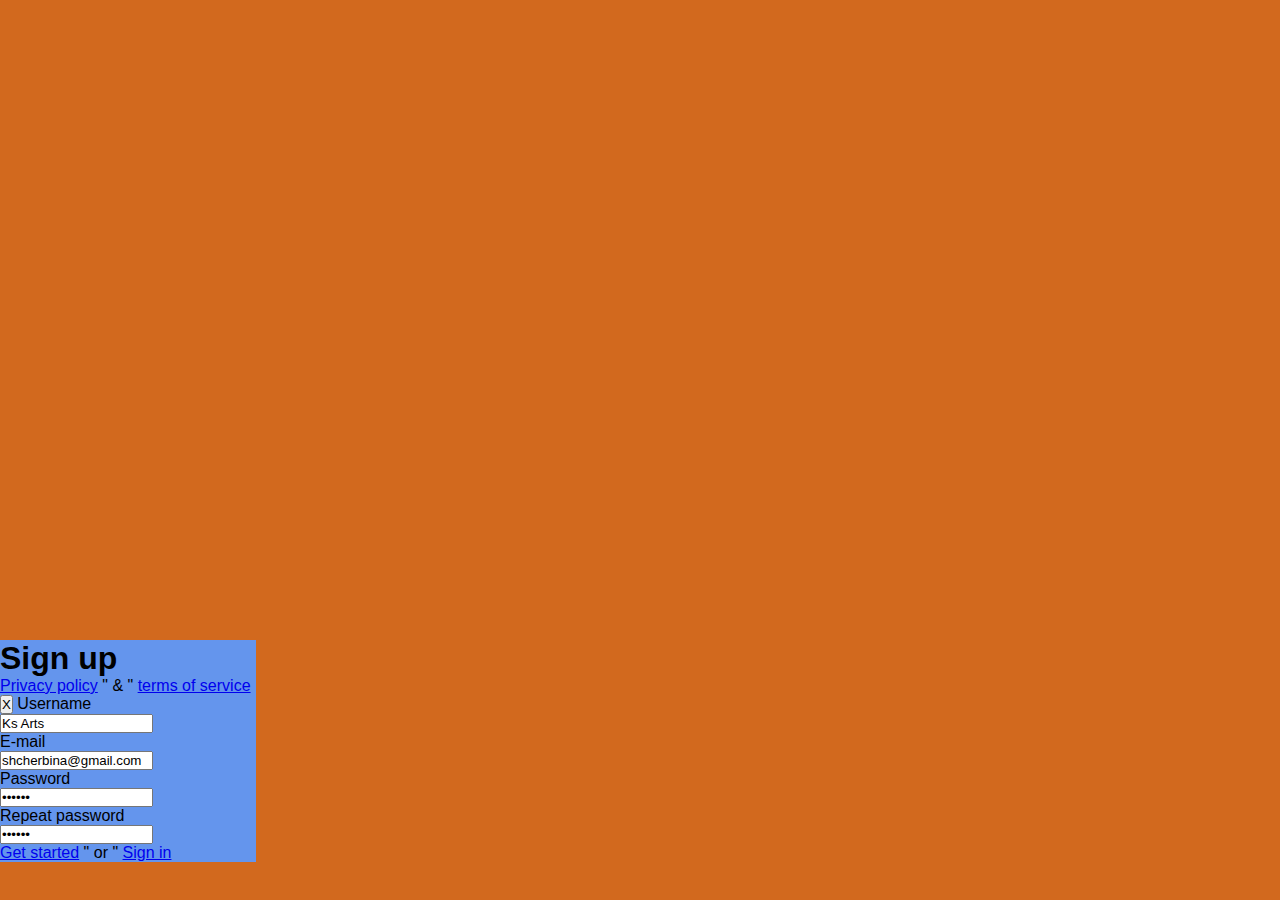
==== index.html @ d3b73d3d "Initial commit" ====
<!DOCTYPE html>
<html lang="en">
<head>
    <meta charset="UTF-8">
    <meta name="viewport" content="width=device-width, initial-scale=1.0">
    <title>Sign up</title>
    <link rel="stylesheet" href="./css/styles.css">
    <link rel="stylesheet" href="./css/reset.css">
    <link rel="stylesheet" href="./css/button.css">
    <link rel="stylesheet" href="./css/form.css">
</head>
<body>
    <main>
        <div>
            <h1>Sign up</h1>
            <p> 
            <a href="#">Privacy policy</a> 
            "
            &
            "
            <a href="#">terms of service</a>
            </p>
        </div>
        <div>
            <form action="#">
                <button>X</button>
                <label for="username">Username</label><br>
                 <input type="text" id="userename" name="username" value="Ks Arts"><br>
                <label for="email">E-mail</label><br>
                 <input type="email" id="email" name="email" value="shcherbina@gmail.com"><br>
                <label for="pwd">Password</label><br>
                 <input type="password" id="password" name="password" value="y2020y"><br>
                <label for="rep-password">Repeat password</label><br>
                <input type="password" id="rep-password" name="rep-password" value="y2020y"><br>
            </form>
            <div>
                <a href="#">Get started</a>
                "
                or
                "
                <a href="#">Sign in</a>
            </div>
        </div>
    </main>
</body>
</html>
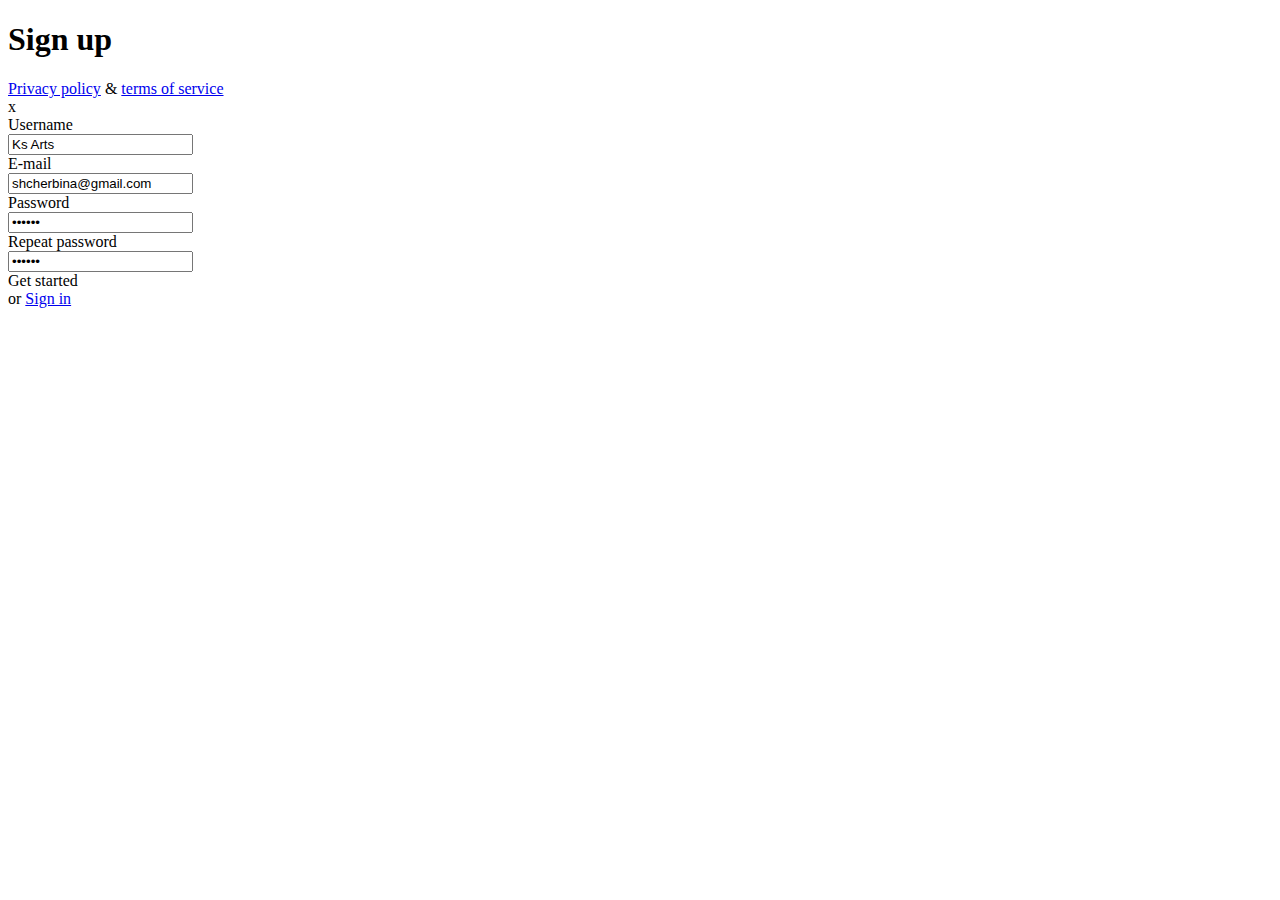
==== commit 90ea9c03: "Initial commit" ====
--- a/index.html
+++ b/index.html
@@ -11,35 +11,39 @@
 </head>
 <body>
     <main>
-        <div>
+        <div class="left-column">
             <h1>Sign up</h1>
-            <p> 
+            <footer> 
             <a href="#">Privacy policy</a> 
-            "
-            &
-            "
+            <span>&amp;</span>
             <a href="#">terms of service</a>
-            </p>
+            </footer>
         </div>
-        <div>
-            <form action="#">
-                <button>X</button>
-                <label for="username">Username</label><br>
-                 <input type="text" id="userename" name="username" value="Ks Arts"><br>
-                <label for="email">E-mail</label><br>
-                 <input type="email" id="email" name="email" value="shcherbina@gmail.com"><br>
-                <label for="pwd">Password</label><br>
-                 <input type="password" id="password" name="password" value="y2020y"><br>
-                <label for="rep-password">Repeat password</label><br>
-                <input type="password" id="rep-password" name="rep-password" value="y2020y"><br>
+        <div class="right-column">
+            <div class="close">x</div>
+            <form class="form">
+                <div class="form-row">
+                    <label for="username">Username</label><br>
+                    <input type="text" id="userename" name="username" value="Ks Arts"><br>
+                </div>
+                <div class="form-row">
+                    <label for="email">E-mail</label><br>
+                    <input type="email" id="email" name="email" value="shcherbina@gmail.com"><br>
+                </div>
+                <div class="form-row">
+                    <label for="password">Password</label><br>
+                    <input type="password" id="password" name="password" value="y2020y"><br>
+                </div>
+                <div class="form-row">
+                    <label for="re_pass">Repeat password</label><br>
+                    <input type="password" id="re_pass" name="re_pass" value="y2020y"><br>
+                </div>
+                <div class="form-row">
+                        <div class="btn">Get started</div>
+                        <span>or</span> 
+                        <a href="#">Sign in</a>
+                </div>
             </form>
-            <div>
-                <a href="#">Get started</a>
-                "
-                or
-                "
-                <a href="#">Sign in</a>
-            </div>
         </div>
     </main>
 </body>
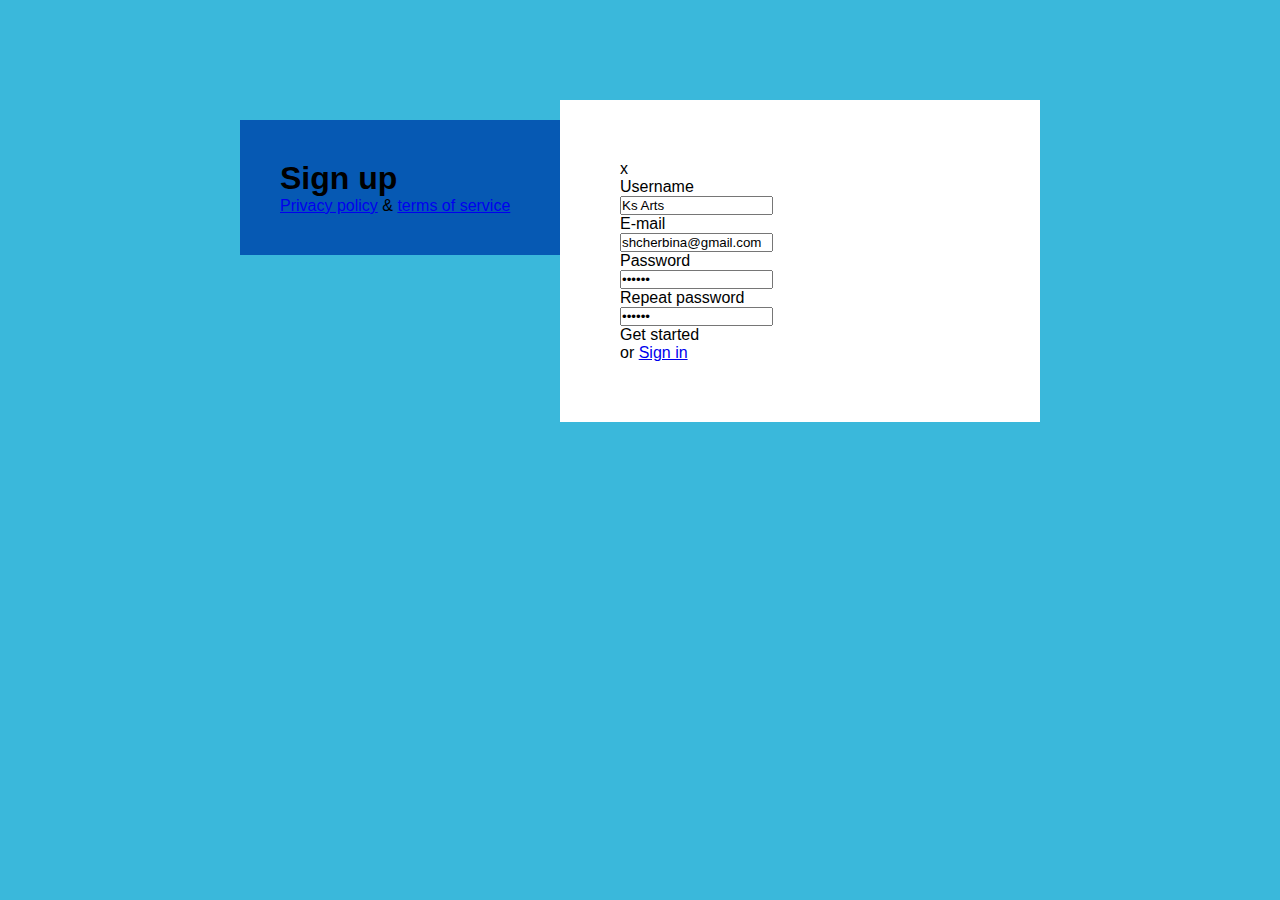
==== commit c42a979b: "Initial commit" ====
--- a/index.html
+++ b/index.html
@@ -4,10 +4,10 @@
     <meta charset="UTF-8">
     <meta name="viewport" content="width=device-width, initial-scale=1.0">
     <title>Sign up</title>
-    <link rel="stylesheet" href="./css/styles.css">
-    <link rel="stylesheet" href="./css/reset.css">
-    <link rel="stylesheet" href="./css/button.css">
-    <link rel="stylesheet" href="./css/form.css">
+    <link rel="stylesheet" type="text/css" href="./css/custom.css"/>
+    <link rel="stylesheet" type="text/css" href="./css/reset.css"/>
+    <link rel="stylesheet" type="text/css" href="./css/button.css"/>
+    <link rel="stylesheet" type="text/css" href="./css/form.css"/>
 </head>
 <body>
     <main>
--- a/css/custom.css
+++ b/css/custom.css
@@ -0,0 +1,56 @@
+body {
+    background-color: #3AB8DB;
+}
+body, body * {
+    margin: 0%;
+    padding: 0%;
+    vertical-align: top;
+    box-sizing: border-box;
+    font-family: 'Gill Sans', 'Gill Sans MT', Calibri, 'Trebuchet MS', sans-serif;
+}
+    main {
+        display: inline-block;
+        width: 800px;
+        margin-top: 100px;
+        margin-left: calc(50% - 400px);
+    }
+        .left-column {
+            background-color: #0659B3;
+            display: inline-block;
+            float: left;
+            width: 40%;
+            margin-top: 20px;
+            padding: 40px;
+        }
+            h1 {
+            }
+                footer {
+                } 
+                    footer > a {
+                    }
+                        footer > span {
+                         }
+        .right-column {
+            background-color: #fff;
+            display: inline-block;
+            float: left;
+            width: 60%;
+            padding: 60px;
+        }
+            .close {
+            }
+                .form {
+                }
+                    .form-row {
+
+                    }
+                         label {
+                     }
+                            input {
+                            }
+                                .btn{
+                                }
+                                    .form-row > span {
+                                    }
+                                            .form-row > a {
+                                            }
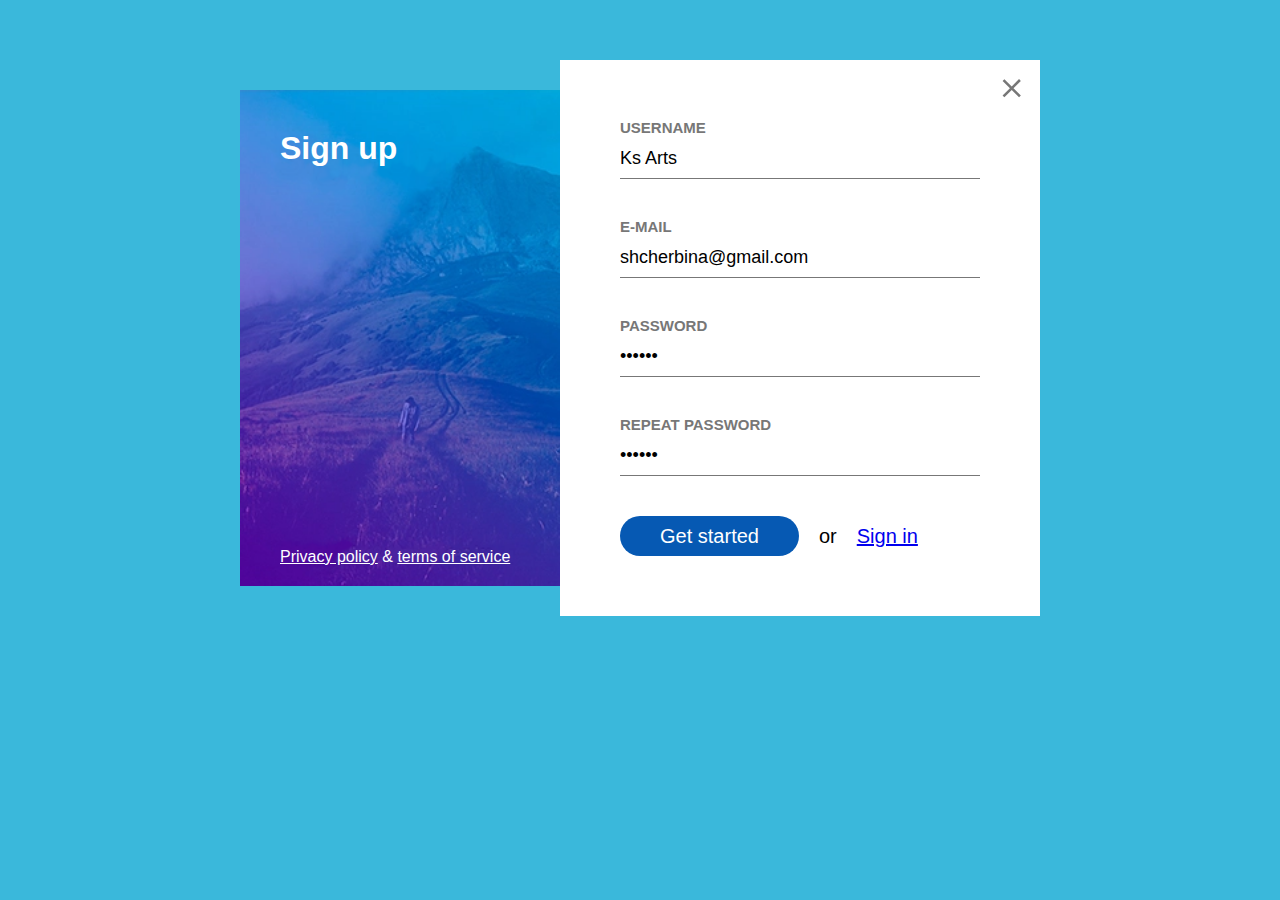
==== commit 3e5f9026: "Close symbol" ====
--- a/index.html
+++ b/index.html
@@ -20,7 +20,7 @@
             </footer>
         </div>
         <div class="right-column">
-            <div class="close">x</div>
+            <div class="close">+</div>
             <form class="form">
                 <div class="form-row">
                     <label for="username">Username</label><br>
--- a/css/custom.css
+++ b/css/custom.css
@@ -11,46 +11,117 @@
     main {
         display: inline-block;
         width: 800px;
-        margin-top: 100px;
+        margin-top: 60px;
         margin-left: calc(50% - 400px);
+
+        position: relative;
     }
         .left-column {
             background-color: #0659B3;
             display: inline-block;
             float: left;
             width: 40%;
-            margin-top: 20px;
             padding: 40px;
+            color: #fff;
+            background-image: url(../img/kalnai.png);    
+            background-repeat: no-repeat;        
+            background-size: cover;
+            background-position: center;
+            position: absolute;
+            top: 30px;
+            bottom: 30px;
         }
             h1 {
             }
                 footer {
+                    position: absolute;
+                    bottom: 20px;
                 } 
                     footer > a {
+                        color: #fff;
                     }
                         footer > span {
                          }
         .right-column {
             background-color: #fff;
             display: inline-block;
-            float: left;
+            float: right;
             width: 60%;
             padding: 60px;
+
+            position: relative;
         }
             .close {
+                display: inline-block;
+                width: 60px;
+                height: 60px;
+                text-align: center;
+                font-size: 50px;
+                font-weight: 100;
+                line-height: 54px;
+                color: #777;
+                transform-origin: center;
+                transform: rotate(45deg);
+                cursor: pointer;
+                font-family: 'Times New Roman', Times, serif;
+
+                position: absolute;
+                top: 0px;
+                right: 0px;
             }
                 .form {
+                    display: inline-block;
+                    width: 100%;
+
                 }
                     .form-row {
-
+                        display: inline-block;
+                        width: 100%;
+                    }
+                    .form-row + .form-row {
+                        margin-top: 40px;
                     }
                          label {
+                             display: inline-block;
+                             width: 100%;
+                             text-transform: uppercase;
+                             font-size: 15px;
+                             line-height: 15px;
+                             font-weight: bold;
+                             color: #777;
                      }
                             input {
+                                display: inline-block;
+                                width: 100%;
+                                border: none;
+                                font-size: 18px;
+                                color: #000;
+                                border-bottom: 1px solid #777;                                line-height: 40px;
                             }
                                 .btn{
+                                    display: inline-block;
+                                    float: left;
+                                    padding: 10px;
+                                    padding-left: 40px;
+                                    padding-right: 40px;
+                                    color: #fff;
+                                    background-color: #0659b3;
+                                    border-radius: 20px;
+                                    font-size: 20px;
+                                    line-height: 20px;
                                 }
                                     .form-row > span {
+                                        display: inline-block;
+                                        float: left;
+                                        padding: 10px;
+                                        line-height: 20px;
+                                        font-size: 20px;
+                                        margin-left: 10px;
                                     }
                                             .form-row > a {
-                                            }
+                                                display: inline-block;
+                                                float: left;
+                                                padding: 10px;
+                                                line-height: 20px;
+                                                font-size: 20px;
+                                            }                                            }
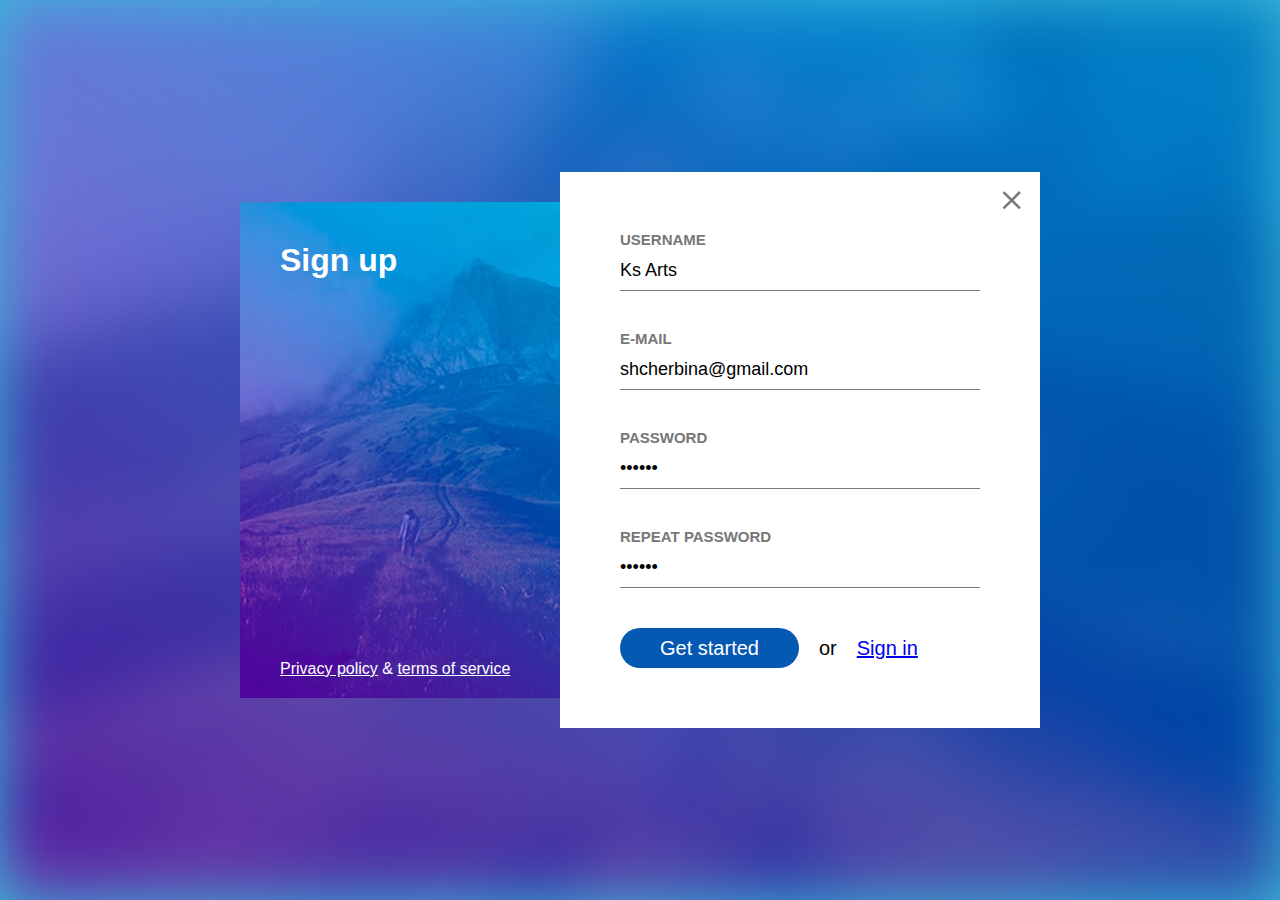
==== commit 7f159344: "Positions" ====
--- a/index.html
+++ b/index.html
@@ -10,6 +10,7 @@
     <link rel="stylesheet" type="text/css" href="./css/form.css"/>
 </head>
 <body>
+    <div class="background"></div>
     <main>
         <div class="left-column">
             <h1>Sign up</h1>
--- a/css/custom.css
+++ b/css/custom.css
@@ -8,13 +8,24 @@
     box-sizing: border-box;
     font-family: 'Gill Sans', 'Gill Sans MT', Calibri, 'Trebuchet MS', sans-serif;
 }
+    .background {
+        display: inline-block;
+        width: 100%;
+        height: 100vh;
+        background-image: url(../img/kalnai.png);    
+        background-repeat: no-repeat;        
+        background-size: cover;
+        background-position: center;
+        filter: blur(30px);
+    }
     main {
         display: inline-block;
         width: 800px;
-        margin-top: 60px;
-        margin-left: calc(50% - 400px);
 
-        position: relative;
+        position: absolute;
+        top: 50%;
+        left: 50%;
+        transform: translate(-50%, -50%);
     }
         .left-column {
             background-color: #0659B3;
